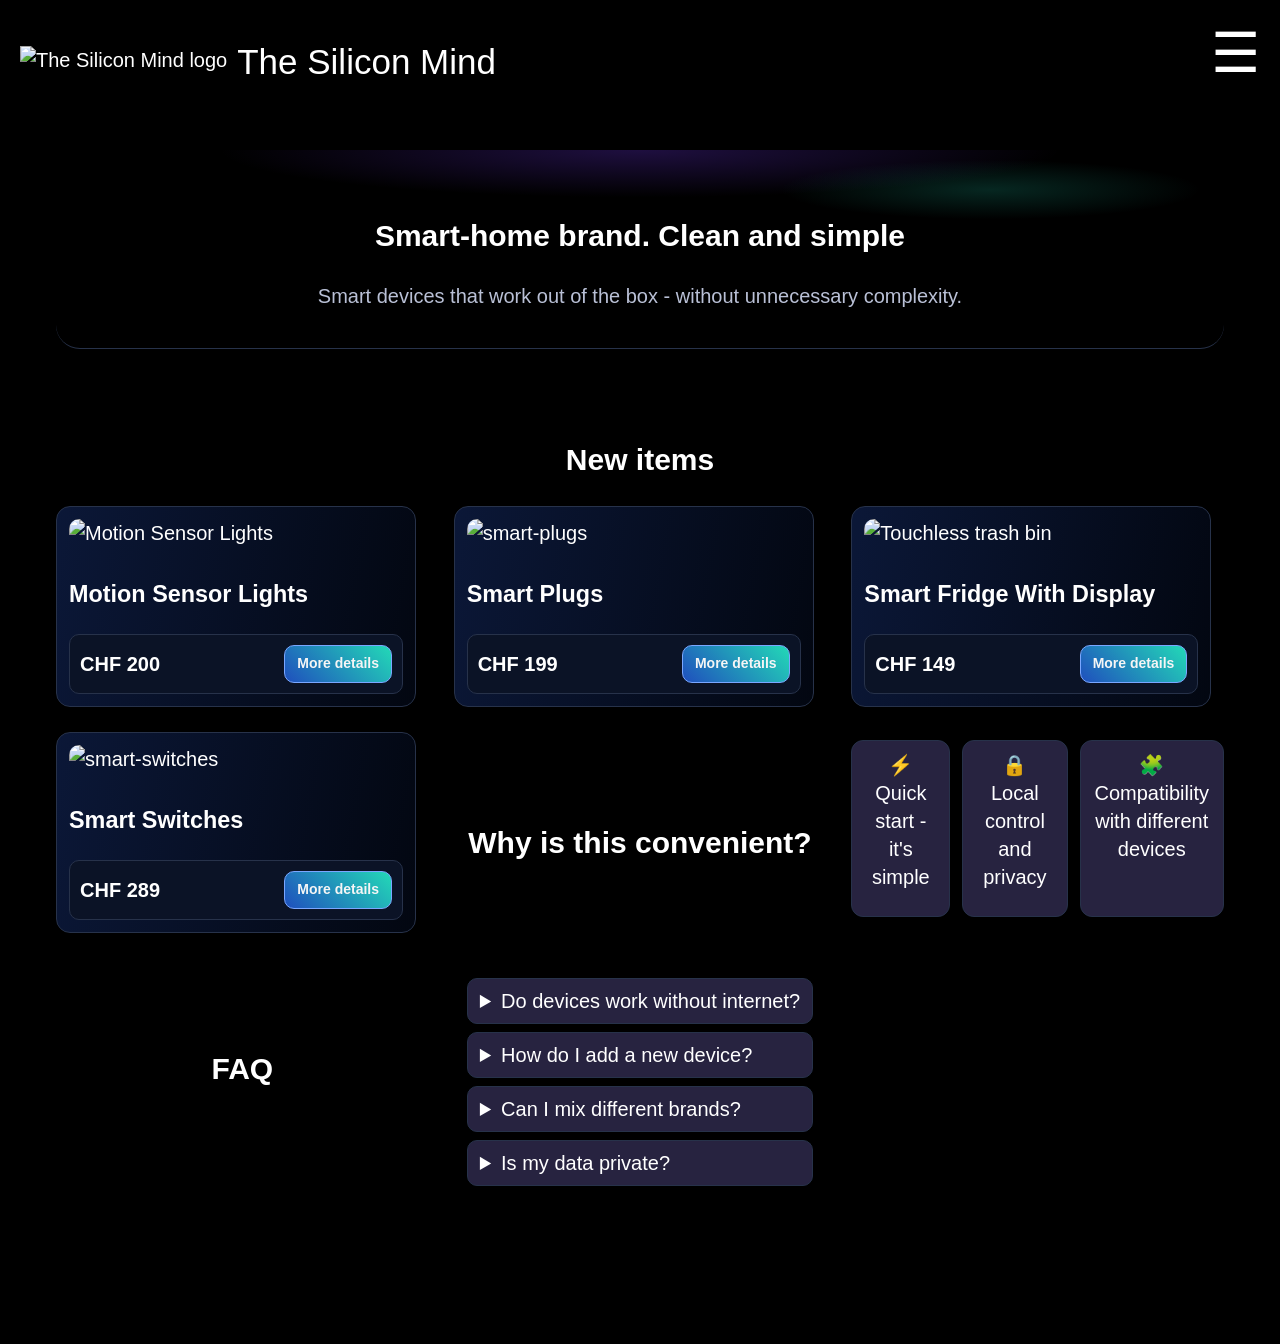
==== index.html @ a45cc66b "Add files via upload" ====
<!doctype html>
<!-- HTML5 document declaration -->
<html lang="en">
  <!-- Set document language -->

  <head><!-- deescription -->

    <meta charset="UTF-8" />
    <!-- Ensure proper character encoding -->
    <meta name="viewport" content="width=device-width, initial-scale=1" />
    <!-- Responsive scaling -->
    <title>The Silicon Mind — Home</title>
    <!-- Page title -->
    <link rel="stylesheet" href="style.css" />
    <!-- Link to external stylesheet -->
  </head>

  <body>
    <header>
      <a href="index.html" aria-label="Home">
        <!-- Clickable logo and site name -->
        <img src="images/logo.png" alt="The Silicon Mind logo" class="logo" />
        <!-- Brand logo image -->
        <span class="site-name">The Silicon Mind</span>
        <!-- Brand name text -->
      </a>

      <input id="nav-toggle" type="checkbox" hidden />
      <!-- Hidden checkbox to toggle navigation -->
      <label for="nav-toggle" class="menu-button" aria-label="Open menu"
        >&#9776;</label
      >
      <!-- Hamburger icon to open menu -->
      <label for="nav-toggle" class="overlay"></label>
      <!-- Dark overlay for  nav -->

      <nav aria-label="Site menu">
        <!-- Navigation menu -->
        <label for="nav-toggle" class="menu-close" aria-label="Close menu"
          >&times;</label
        >
        <!-- Close button (×) -->
        <ul>
          <li><a href="index.html">Home</a></li>
          <li><a href="catalog.html">Catalog</a></li>
          <li><a href="contact.html">Contact</a></li>
        </ul>
      </nav>
    </header>

    <main>
      <section class="hero">
        <!-- Hero section with headline and subtext -->
        <h1>Smart-home brand. Clean and simple</h1>
        <!-- Main heading -->
        <p>
          Smart devices that work out of the box - without unnecessary
          complexity.
        </p>
        <!-- Supporting text -->
      </section>

      <h2 id="new-items">New items</h2>
      <!--  title  for accessibility -->

      <section class="gallery" aria-labelledby="new-items">
        <!-- New products gallery -->

    
      <article>
      <!-- Product card 1 -->
        <picture>
          <img
            src="images/21-motion-sensor-lights.png"
            alt="Motion Sensor Lights">
        </picture>

        <h3>Motion Sensor Lights</h3>

        <div class="price">
          <span>CHF 200</span>
          <a href="catalog.html" class="btn small">More details</a>
        </div>
      </article>

      <article>
        <!-- Product card 2 -->
        <picture>
          <img
            src="images/17-smart-plugs.png"
            alt="smart-plugs">
        </picture>

        <h3>Smart Plugs</h3>

        <div class="price">
          <span>CHF 199</span>
          <a href="catalog.html" class="btn small">More details</a>
        </div>
      </article>

      <article>
        <!-- Product card 3 -->
        <picture>
          <img
            src="images/8-smart-fridge-with-display.png"
            alt="Touchless trash bin">
        </picture>

        <h3>Smart Fridge With Display</h3>

        <div class="price">
          <span>CHF 149</span>
          <a href="catalog.html" class="btn small">More details</a>
        </div>
      </article>

      <article>
        <!-- Product card 4 -->
        <picture>
          <img
            src="images/16-smart-switches.png"
            alt="smart-switches">
        </picture>

        <h3>Smart Switches</h3>

        <div class="price">
          <span>CHF 289</span>
          <a href="catalog.html" class="btn small">More details</a>
        </div>
      </article>
 

      <h2>Why is this convenient?</h2>
      <ul class="bullets">
        <!-- Bullet point list with icons -->
        <li>⚡ Quick start - it's simple</li>
        <li>🔒 Local control and privacy</li>
        <li>🧩 Compatibility with different devices</li>
      </ul>

      <h2 id="FAQ">FAQ</h2>
      <section class="faq">
        <!-- Each FAQ in collapsible block -->
        <details>
          <!-- collapsible section -->
          <summary>Do devices work without internet?</summary>
          <!-- Clickable question header -->
          <p>
            Core automations run locally. Internet is only for remote control
            and updates.
          </p>
          <!-- Answer text -->
        </details>

        <details>
          <summary>How do I add a new device?</summary>
          <p>
            Open the app → “Add device” → scan the QR → pick a room. About one
            minute.
          </p>
        </details>

        <details>
          <summary>Can I mix different brands?</summary>
          <p>
            Yes, devices use shared standards, so lights, plugs, and sensors can
            work together.
          </p>
        </details>

        <details>
          <summary>Is my data private?</summary>
          <p>
            Traffic is encrypted. Local control keeps routine actions inside
            your home network.
          </p>
        </details>
      </section>
    </main>
  </body>
</html>
---- style.css ----
:root {
  --card: rgb(39, 35, 64);
  --stroke: #27324a;
  --muted: #b9c0d6;
}

* {
  box-sizing: border-box;
}

body {
  margin: 0;
  background: black;
  color: white;
  font: 20px/1.4 Arial, "Segoe UI", sans-serif;

  /* ✅ optional from lesson: center page on big screens */
  max-width: 1200px;
  margin-left: auto;
  margin-right: auto;
}

/* ================= HEADER (НЕ ТРОГАЕМ) ================= */

header {
  position: fixed;
  inset: 0 0 auto 0;
  padding: 0 20px;
  display: flex;
  justify-content: space-between;
  align-items: center;
  background: black;
  z-index: 1;
}

.logo {
  height: 30px;
  animation: pulse 4s infinite;
}

@keyframes pulse {
  0% { transform: scale(1); }
  50% { transform: scale(1.3); }
  100% { transform: scale(1); }
}

.site-name {
  font-size: 35px;
  line-height: 1;
}

header a[aria-label="Home"] {
  display: flex;
  align-items: center;
  gap: 10px;
  color: inherit;
  text-decoration: none;
}

/* ================= MENU (НЕ ТРОГАЕМ) ================= */

.overlay {
  display: none;
  position: fixed;
  inset: 0;
  background: rgba(0, 0, 0, 0.6);
  z-index: 2;
}

header nav {
  position: fixed;
  top: 0;
  right: -300px;
  width: 250px;
  height: 100%;
  display: flex;
  flex-direction: column;
  padding: 20px;
  background: rgb(35, 34, 34);
  border-top-left-radius: 25px;
  transition: right 0.7s ease;
  z-index: 3;
}

#nav-toggle:checked ~ nav {
  right: 0;
}

#nav-toggle:checked ~ .overlay {
  display: block;
}

.menu-button,
.menu-close {
  font-size: 55px;
  cursor: pointer;
  margin: 15px 0 30px;
  align-self: flex-end;
}

header nav ul {
  list-style: none;
  margin: 0;
  padding: 0;
}

header nav a {
  display: block;
  padding: 15px 30px;
  font-size: 25px;
  color: inherit;
  text-decoration: none;
}

header nav a:hover {
  transform: scale(1.05);
}

/* ================= MAIN ================= */

main {
  padding: 150px 16px;
  text-align: center;
}

h2 {
  margin-top: 90px;
}

/* ================= HERO ================= */

.hero {
  padding: 40px 16px 20px;
  background: radial-gradient(60% 40% at 50% 0%, rgba(122, 60, 255, 0.25), transparent 60%),
              radial-gradient(30% 25% at 80% 20%, rgba(35, 217, 183, 0.18), transparent 60%);
  border-bottom: 1px solid var(--stroke);
  border-radius: 0 40px 24px 24px;
}

.hero p {
  color: var(--muted);
  margin: 8px 0 18px;
}

/* ================= GALLERY (BASE FLEX) ================= */

.gallery {
  display: flex;
  flex-wrap: wrap;
  gap: 25px;
  justify-content: center;
  margin-top: 20px;
}

.gallery article {
  display: flex;
  flex-direction: column;
  text-align: left;
  width: 360px;
  background: linear-gradient(280deg, rgba(3, 8, 20, 0.85), rgba(17, 36, 85, 0.65));
  border: 1px solid var(--stroke);
  border-radius: 14px;
  padding: 12px;
  transition: transform 0.2s ease, box-shadow 0.2s ease;
}

.gallery article:hover {
  transform: translateY(-4px);
  box-shadow: 0 0 24px rgba(122, 60, 255, 0.35);
}

.gallery img {
  width: 100%;
  height: 360px;
  object-fit: cover;
  border-radius: 10px;
  margin-bottom: 8px;
}

/* ================= PRICE + BUTTON ================= */

.price {
  display: flex;
  justify-content: space-between;
  align-items: center;
  font-weight: 800;
  border: 1px solid var(--stroke);
  border-radius: 10px;
  padding: 10px;
  background: #0b1326;
  margin-top: auto;
}

.btn {
  display: inline-block;
  text-decoration: none;
  font-weight: 700;
  color: whitesmoke;
  border: 1.5px solid #7aa7ff;
  background: linear-gradient(45deg, #1f4fbd, #23d9b7);
  transition: transform 0.15s ease, box-shadow 0.2s ease;
  border-radius: 10px;
}

.btn:hover {
  transform: translateY(-2px);
  box-shadow: 0 0 24px rgba(35, 217, 183, 0.35);
}

.btn.small {
  padding: 8px 12px;
  font-size: 14px;
}

/* ================= BULLETS ================= */

.bullets {
  display: flex;
  gap: 12px;
  justify-content: center;
  list-style: none;
  padding: 0;
  margin: 8px 0 16px;
}

.bullets li {
  background: var(--card);
  border: 1px solid var(--stroke);
  border-radius: 12px;
  padding: 10px 14px;
}

/* ================= FAQ ================= */

.faq {
  max-width: 760px;
  margin: 12px auto 0;
  text-align: left;
}

.faq details {
  background: var(--card);
  border: 1px solid var(--stroke);
  border-radius: 10px;
  padding: 8px 12px;
  margin: 8px 0;
}

.faq p {
  margin: 8px 0 0;
}

/* ================= CONTACT GRID ================= */

.contacts-grid {
  display: grid;
  gap: 40px;
  grid-template-columns: 1fr;
  max-width: 1000px;
  margin: 20px auto 0;
}

.contact-card {
  background: var(--card);
  border: 1px solid var(--stroke);
  border-radius: 12px;
  padding: 14px;
  text-align: left;
}

@media (min-width: 840px) {
  .contacts-grid {
    grid-template-columns: 1.1fr 1fr;
  }
}

/* ================= MAP ================= */

.map-wrap h3 {
  background: var(--card);
  border: 1px solid var(--stroke);
  border-radius: 12px;
  padding: 10px;
  text-align: left;
  margin: 0 0 8px;
}

.map {
  width: 100%;
  height: 320px;
  border: 0;
  border-radius: 8px;
}

/* ================= FORM ================= */

.mailto-form {
  display: grid;
  gap: 12px;
  text-align: left;
  max-width: 1100px;
  margin: 0 auto;
}

.mailto-form fieldset {
  display: grid;
  grid-template-columns: 1fr 1fr;
  gap: 14px;
}

.mailto-form legend {
  grid-column: 1 / -1;
}

.mailto-form label {
  display: flex;
  flex-direction: column;
  gap: 6px;
  color: var(--muted);
}

.mailto-form input,
.mailto-form textarea,
.mailto-form select {
  background: #0b1326;
  color: white;
  border: 1px solid var(--stroke);
  border-radius: 10px;
  padding: 10px 12px;
  font: inherit;
}

.mailto-form textarea,
.mailto-form select {
  grid-column: 1 / -1;
}

.mailto-form .btn {
  grid-column: 1 / -1;
  width: 100%;
}

/* ================= ✅ GRID UPGRADE (NEW FROM LESSON) ================= */
/* 👉 THIS is your “school proof CSS Grid part” */

@media (min-width: 900px) {
  .gallery {
    display: grid;
    grid-template-columns: repeat(3, 1fr);
    gap: 25px;
  }
}
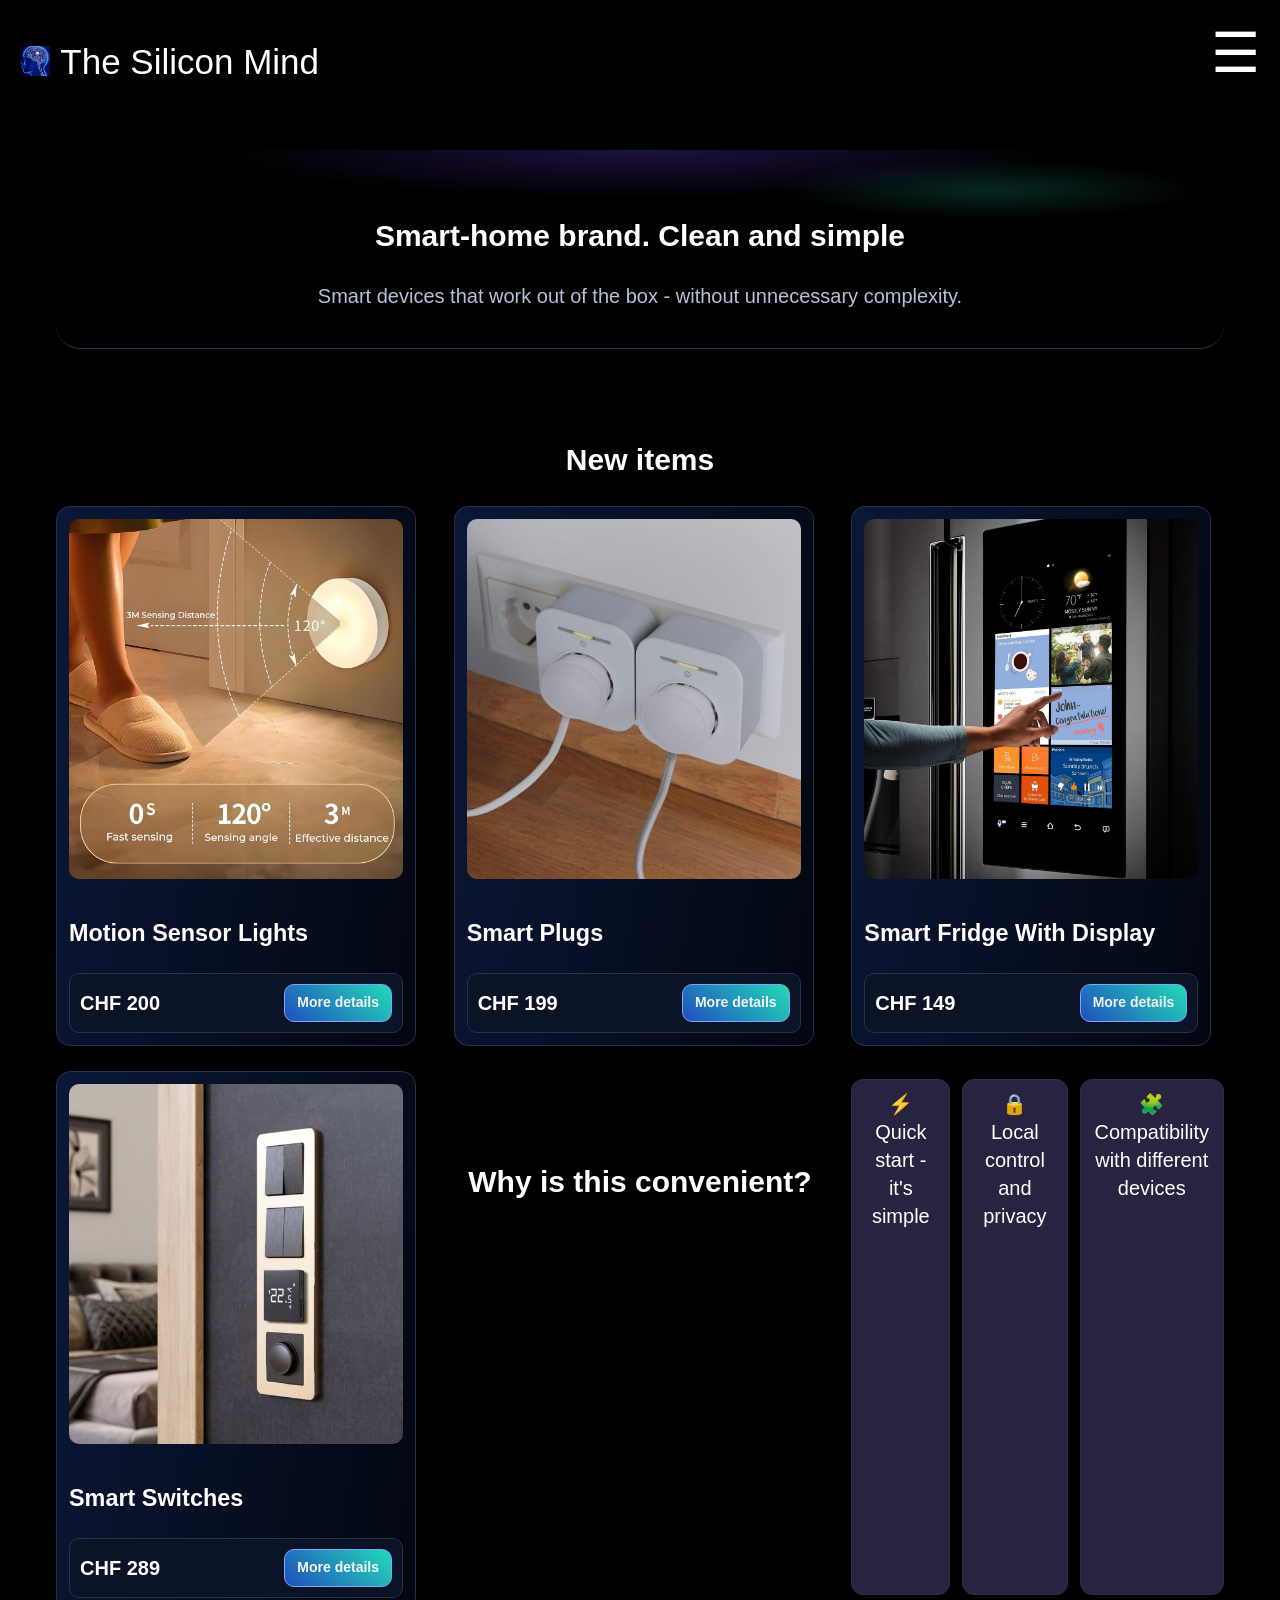
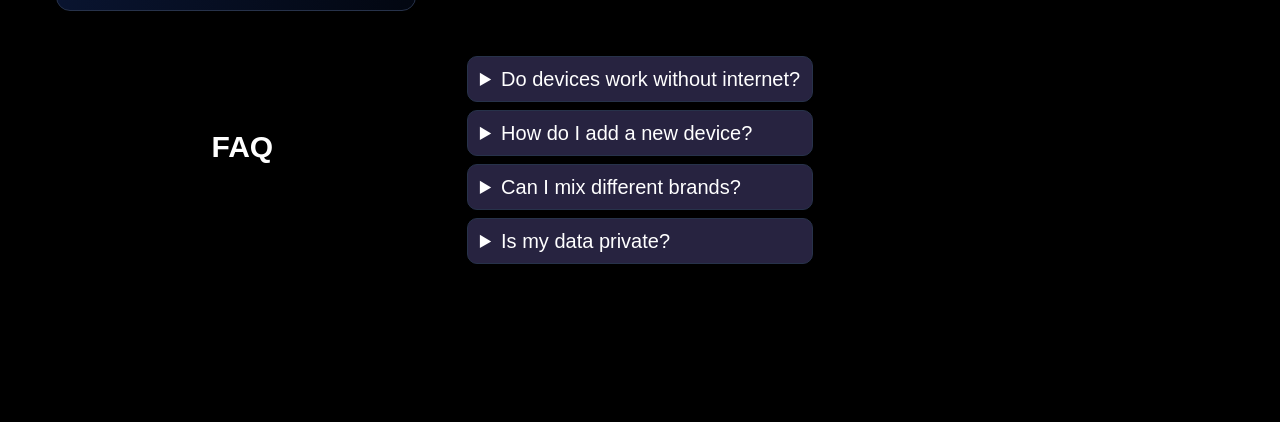
==== commit 777df31c: "Update index.html" ====
--- a/index.html
+++ b/index.html
@@ -19,7 +19,7 @@
     <header>
       <a href="index.html" aria-label="Home">
         <!-- Clickable logo and site name -->
-        <img src="images/logo.png" alt="The Silicon Mind logo" class="logo" />
+        <img src="logo.png" alt="The Silicon Mind logo" class="logo" />
         <!-- Brand logo image -->
         <span class="site-name">The Silicon Mind</span>
         <!-- Brand name text -->
@@ -71,7 +71,7 @@
       <!-- Product card 1 -->
         <picture>
           <img
-            src="images/21-motion-sensor-lights.png"
+            src="21-motion-sensor-lights.png"
             alt="Motion Sensor Lights">
         </picture>
 
@@ -87,7 +87,7 @@
         <!-- Product card 2 -->
         <picture>
           <img
-            src="images/17-smart-plugs.png"
+            src="17-smart-plugs.png"
             alt="smart-plugs">
         </picture>
 
@@ -103,7 +103,7 @@
         <!-- Product card 3 -->
         <picture>
           <img
-            src="images/8-smart-fridge-with-display.png"
+            src="8-smart-fridge-with-display.png"
             alt="Touchless trash bin">
         </picture>
 
@@ -119,7 +119,7 @@
         <!-- Product card 4 -->
         <picture>
           <img
-            src="images/16-smart-switches.png"
+            src="16-smart-switches.png"
             alt="smart-switches">
         </picture>
 
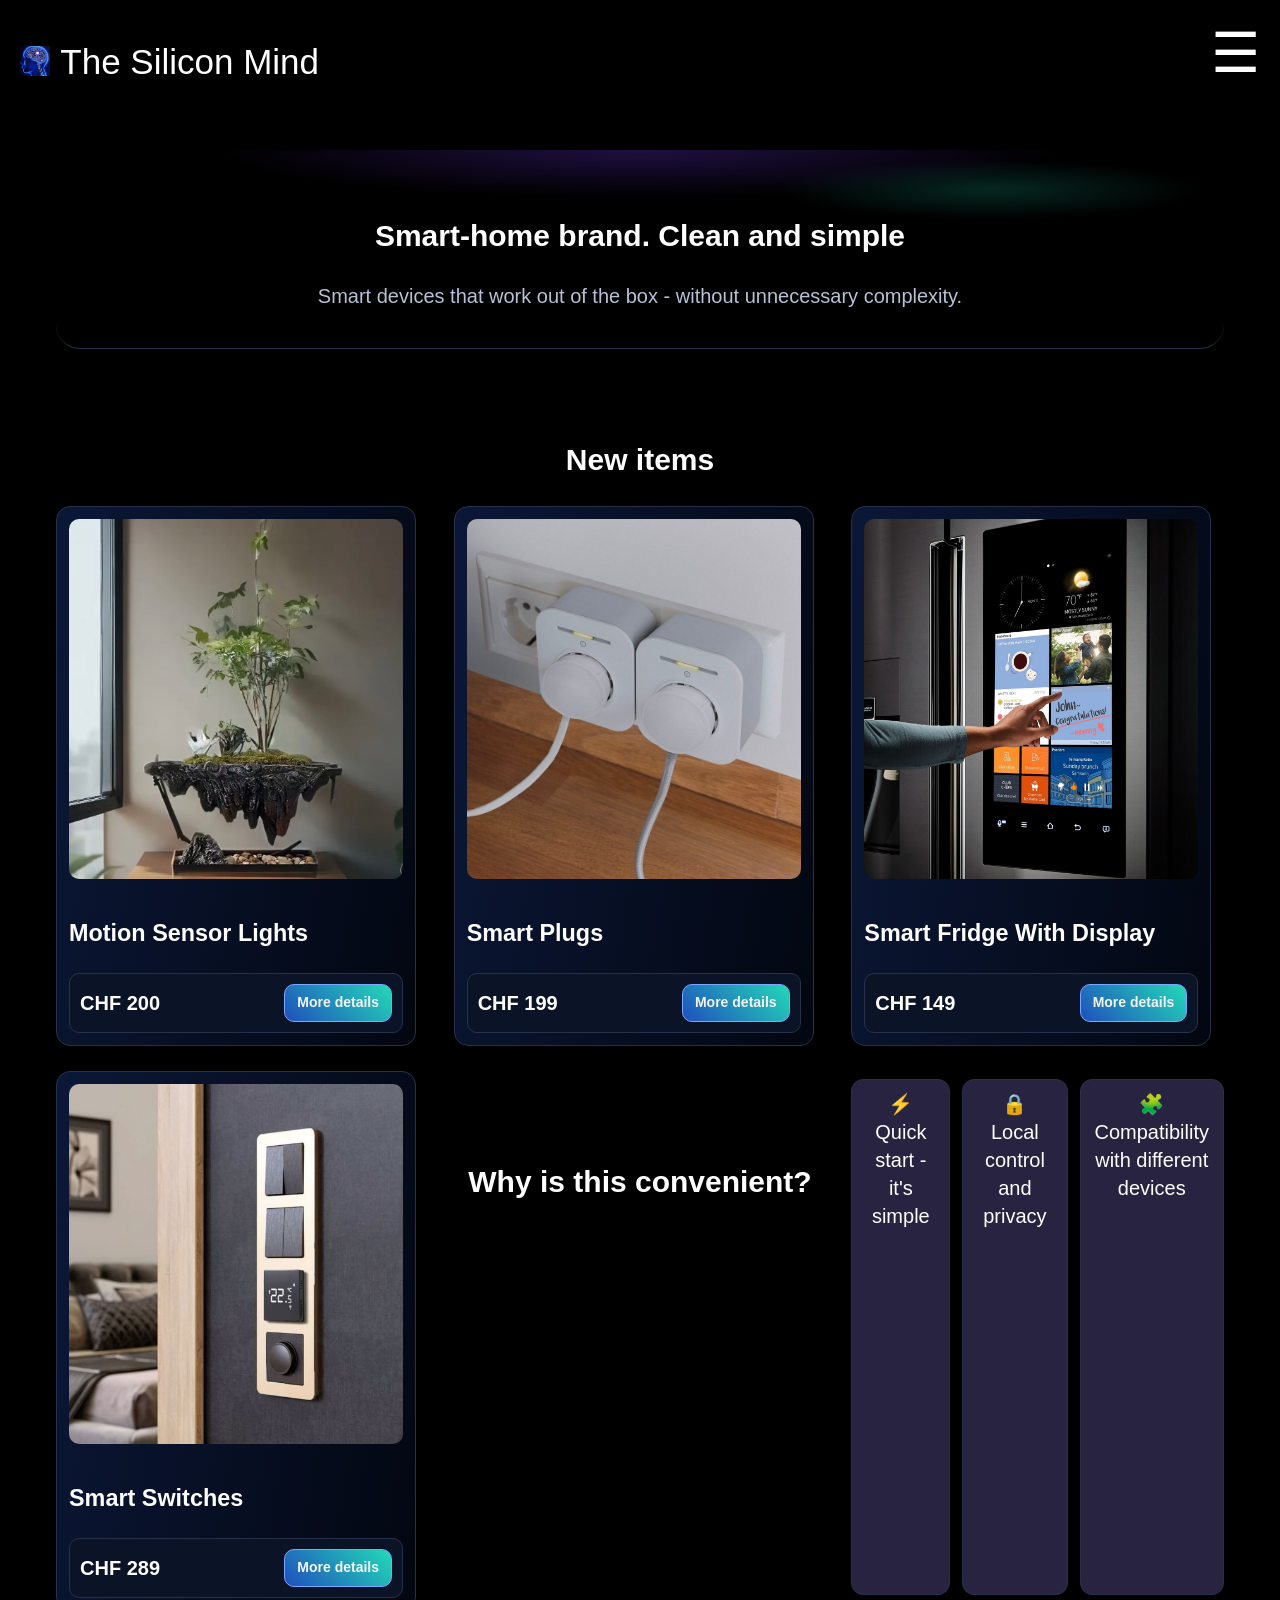
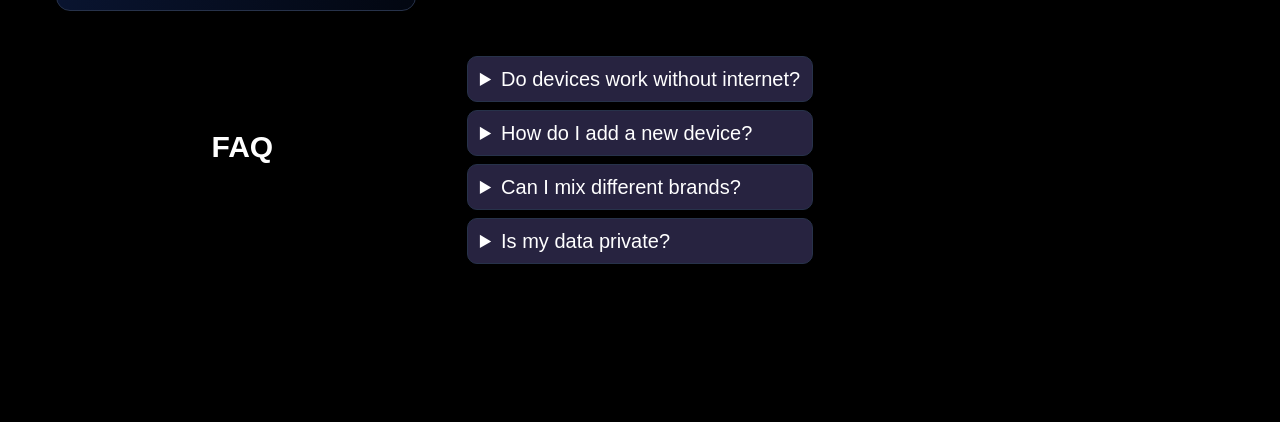
==== commit 8b293c8a: "Update index.html" ====
--- a/index.html
+++ b/index.html
@@ -71,8 +71,8 @@
       <!-- Product card 1 -->
         <picture>
           <img
-            src="21-motion-sensor-lights.png"
-            alt="Motion Sensor Lights">
+            src="2-floating-planter.png"
+            alt="Floating Planter">
         </picture>
 
         <h3>Motion Sensor Lights</h3>
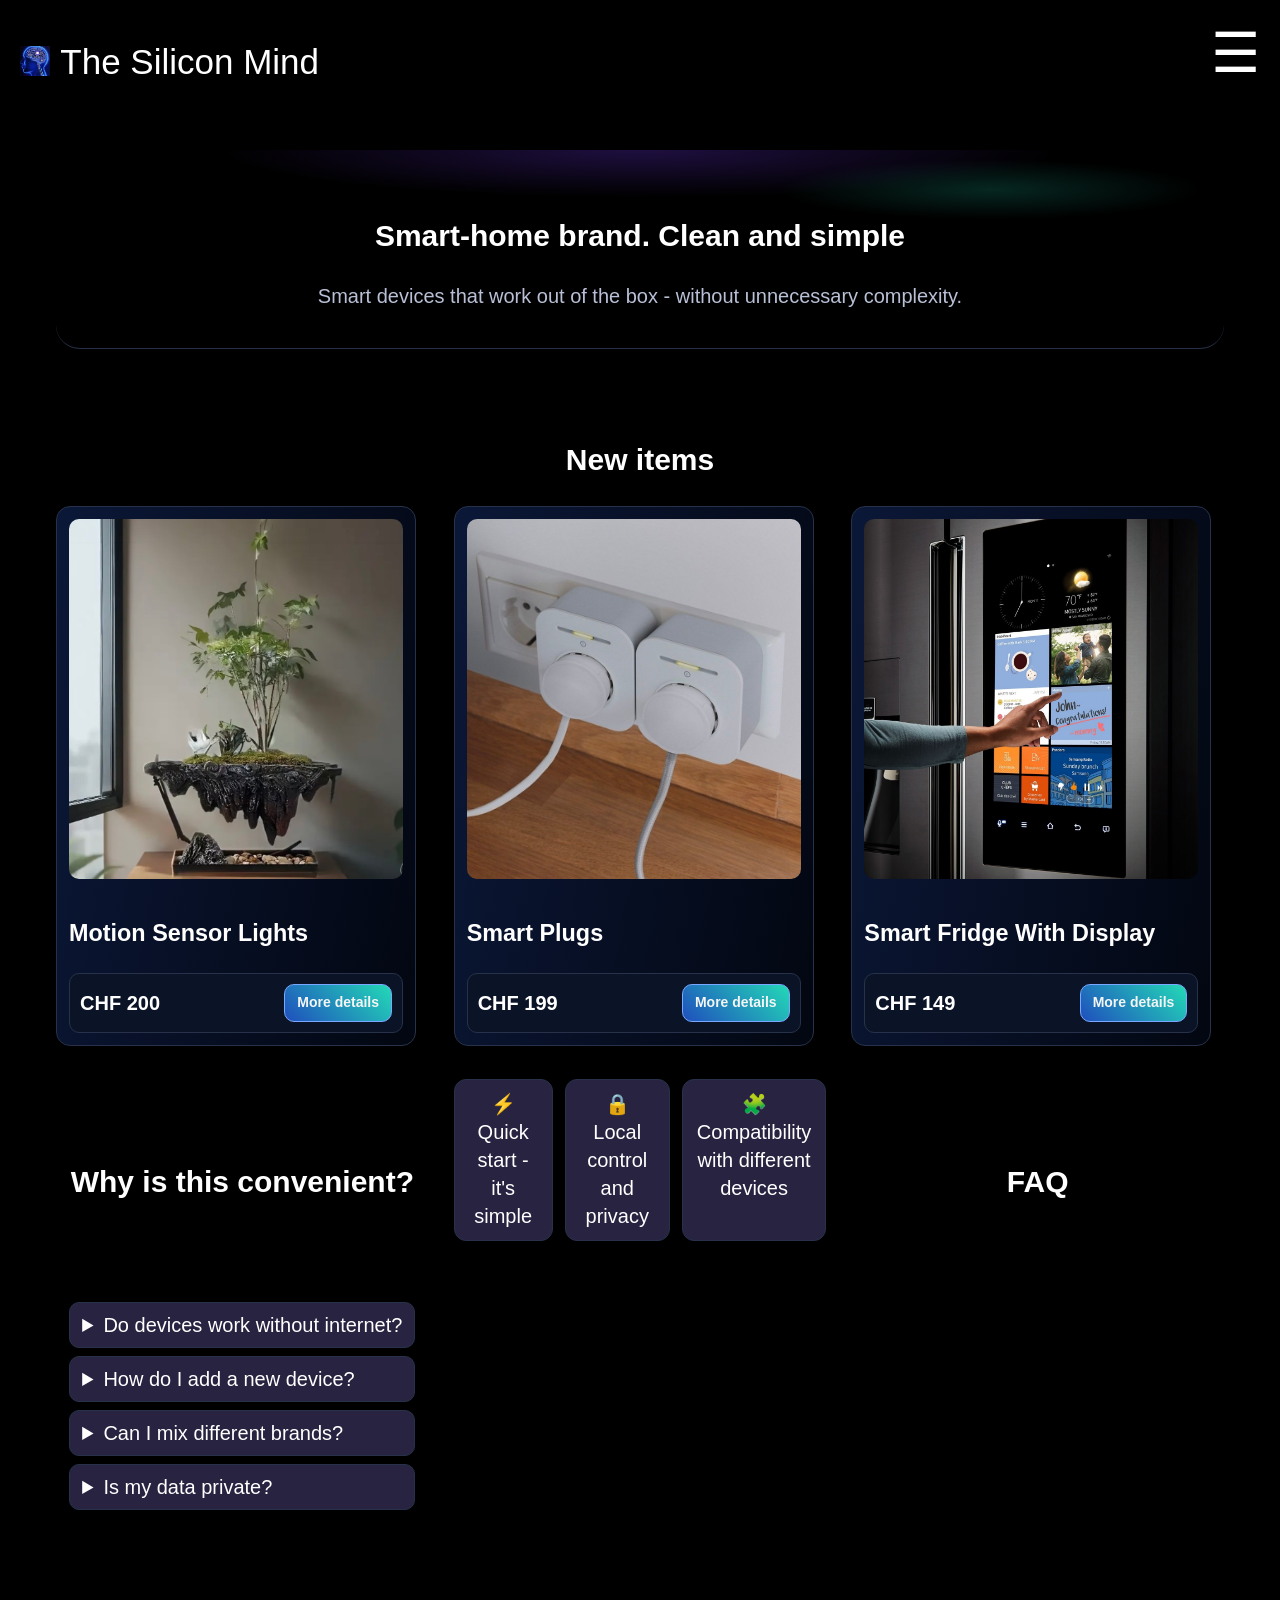
==== commit e0ebe019: "Update index.html" ====
--- a/index.html
+++ b/index.html
@@ -115,23 +115,6 @@
         </div>
       </article>
 
-      <article>
-        <!-- Product card 4 -->
-        <picture>
-          <img
-            src="16-smart-switches.png"
-            alt="smart-switches">
-        </picture>
-
-        <h3>Smart Switches</h3>
-
-        <div class="price">
-          <span>CHF 289</span>
-          <a href="catalog.html" class="btn small">More details</a>
-        </div>
-      </article>
- 
-
       <h2>Why is this convenient?</h2>
       <ul class="bullets">
         <!-- Bullet point list with icons -->
